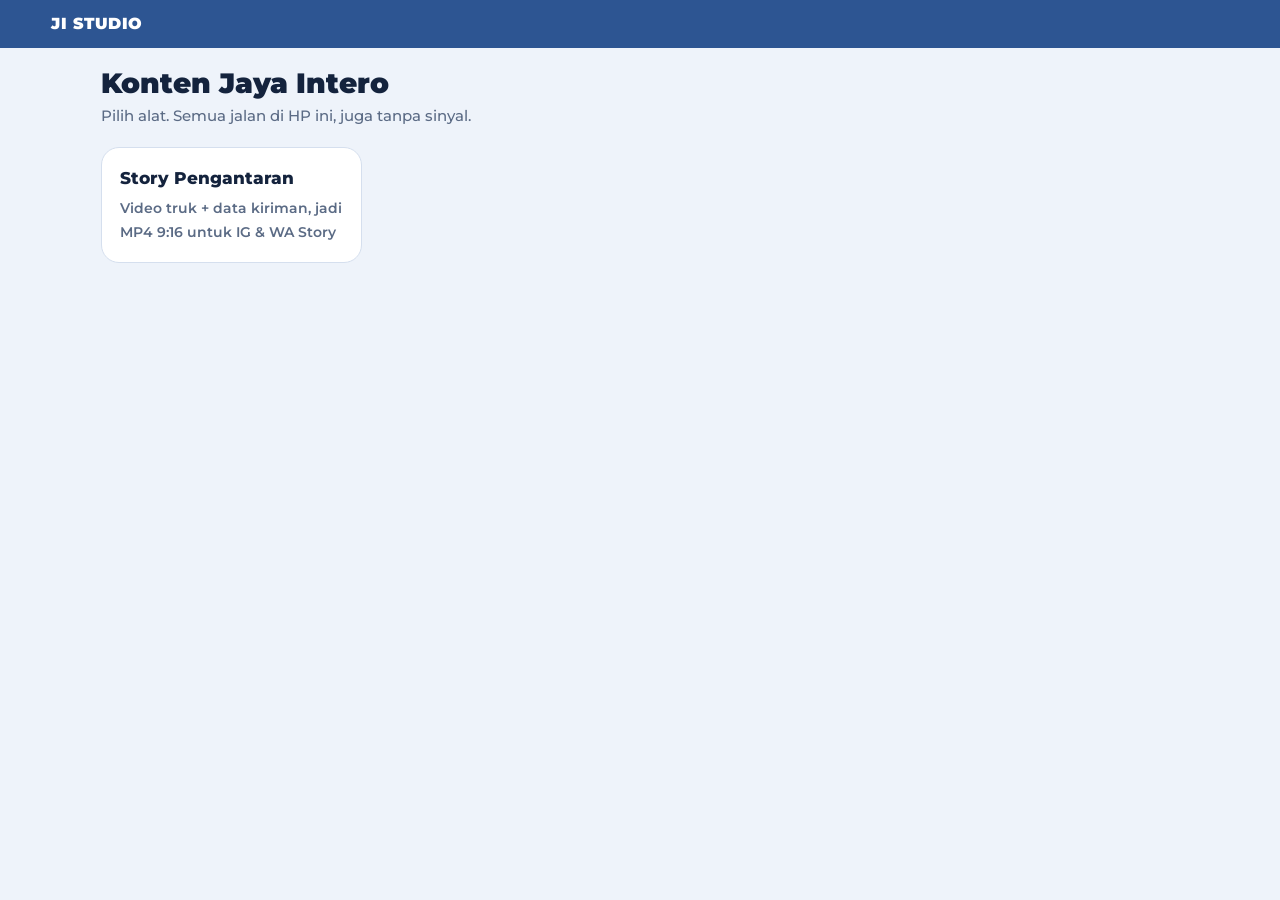
==== public/index.html @ 8e4c7679 "JI Studio v1: PWA modular + modul Story Pengantaran PWA statis tanpa framework/dependensi untuk Host" ====
<!DOCTYPE html>
<html lang="id">
<head>
<meta charset="utf-8">
<meta name="viewport" content="width=device-width, initial-scale=1, viewport-fit=cover">
<meta http-equiv="Content-Security-Policy" content="default-src 'self'; script-src 'self'; style-src 'self'; img-src 'self' blob:; media-src 'self' blob:; font-src 'self'; connect-src 'self'; worker-src 'self'; manifest-src 'self'; object-src 'none'; base-uri 'none'; form-action 'none'; require-trusted-types-for 'script'; trusted-types ji">
<meta name="referrer" content="no-referrer">
<title>JI Studio</title>
<meta name="description" content="Alat konten media sosial Jaya Intero">
<link rel="manifest" href="manifest.webmanifest">
<meta name="theme-color" content="#2d5592">
<meta name="apple-mobile-web-app-capable" content="yes">
<meta name="mobile-web-app-capable" content="yes">
<meta name="apple-mobile-web-app-status-bar-style" content="black-translucent">
<meta name="apple-mobile-web-app-title" content="JI Studio">
<link rel="apple-touch-icon" href="img/icon-180.png">
<link rel="icon" href="img/icon-192.png" type="image/png">
<link rel="stylesheet" href="core/app.css">
<script type="module" src="core/boot.js"></script>
<script type="module" src="core/shell.js"></script>
</head>
<body>
<header class="top"><b>JI STUDIO</b></header>
<main class="wrap">
  <h1>Konten Jaya Intero</h1>
  <p class="sub">Pilih alat. Semua jalan di HP ini, juga tanpa sinyal.</p>
  <nav class="mods" id="mods" aria-label="Modul"></nav>
  <p class="hint" id="iosHint" hidden>Pasang di iPhone: buka di Safari, tekan tombol Bagikan, lalu pilih "Tambah ke Layar Utama".</p>
</main>
</body>
</html>
---- public/core/app.css ----
/* JI Studio — gaya bersama semua modul. Montserrat saja, warna Jaya Intero. */
@font-face{font-family:Montserrat;src:url(../fonts/montserrat.woff2) format("woff2");font-weight:500 900;font-style:normal;font-display:swap}
:root{color-scheme:light dark;--bg:#eef3fa;--panel:#fff;--ink:#14233d;--mute:#5b6b85;--line:#d5dfee;--pri:#4070b3;--dk:#2d5592;--yl:#f4ca45;--err:#c43c3c}
@media(prefers-color-scheme:dark){:root{--bg:#131c2b;--panel:#1b2740;--ink:#e9eff8;--mute:#9fb0cc;--line:#2c3c5c;--err:#ff8a8a}}
*{box-sizing:border-box;min-width:0}
body{margin:0;background:var(--bg);color:var(--ink);font:16px/1.5 Montserrat,system-ui,sans-serif;overflow-x:clip;-webkit-text-size-adjust:100%}
h1{font-size:28px;line-height:1.1;font-weight:900;margin:0 0 6px;text-wrap:balance}
.sub{color:var(--mute);margin:0 0 20px;font-size:15px}
.top{display:flex;align-items:center;gap:12px;padding:calc(env(safe-area-inset-top) + 12px) max(4vw,16px) 12px;background:var(--dk);color:#fff}
.top a{color:#fff;text-decoration:none;font-weight:800;font-size:15px;display:inline-flex;align-items:center;min-height:44px}
.top b{font-weight:900;font-size:16px;letter-spacing:.5px}
.wrap{max-width:1180px;margin:0 auto;padding:20px max(4vw,16px) calc(env(safe-area-inset-bottom) + 28px)}
.card{background:var(--panel);border:1px solid var(--line);border-radius:18px;padding:18px;margin-bottom:14px}
.card h2{font-size:16px;font-weight:800;margin:0 0 12px}
label{display:block;font-size:14px;font-weight:700;margin:12px 0 6px}
input[type=text],select{width:100%;font:600 16px Montserrat,sans-serif;padding:11px 13px;border-radius:12px;border:1.5px solid var(--line);background:transparent;color:var(--ink);min-height:46px}
select option{background:var(--panel);color:var(--ink)}
input:focus-visible,select:focus-visible,button:focus-visible,a:focus-visible,.drop:focus-within{outline:3px solid var(--yl);outline-offset:2px}
.drop{position:relative;display:flex;align-items:center;gap:12px;border:2px dashed var(--line);border-radius:14px;padding:14px;cursor:pointer;min-height:64px;margin:0}
.drop+.drop{margin-top:10px}
.drop.on{border-color:var(--pri)}
.drop input{position:absolute;opacity:0;width:1px;height:1px}
.drop b{display:block;font-size:15px;overflow-wrap:anywhere}.drop small{color:var(--mute);font-size:13px;display:block;overflow-wrap:anywhere;font-weight:600}
.ico{flex:none;width:40px;height:40px;border-radius:10px;background:var(--pri);display:grid;place-items:center}
.ico.dk{background:var(--dk)}
.row{display:flex;gap:10px;flex-wrap:wrap}
.chk{display:flex;align-items:center;gap:10px;font-weight:600;font-size:14px;margin:4px 0 0;cursor:pointer;min-height:44px}
.chk input{width:20px;height:20px;accent-color:var(--pri);flex:none}
button{font:800 15px Montserrat,sans-serif;border-radius:12px;min-height:46px;padding:0 18px;cursor:pointer;border:1.5px solid var(--line);background:transparent;color:var(--ink)}
button.main{background:var(--pri);border-color:var(--pri);color:#fff;flex:1}
button.full{width:100%;margin-top:10px}
button:disabled{opacity:.45;cursor:not-allowed}
.bar{height:10px;border-radius:6px;background:var(--line);overflow:hidden;margin-top:14px}
.bar i{display:block;height:100%;width:0;background:var(--pri)}
.msg{font-size:14px;color:var(--mute);margin:10px 0 0;min-height:1.5em;font-weight:600}
.msg.err{color:var(--err)}
.hint{font-size:13px;color:var(--mute);margin:8px 0 0}
[hidden]{display:none!important}

/* Peluncur modul */
.mods{display:grid;gap:12px;grid-template-columns:repeat(auto-fill,minmax(240px,1fr))}
.mod{display:block;text-decoration:none;color:inherit;background:var(--panel);border:1px solid var(--line);border-radius:18px;padding:18px;min-height:44px}
.mod b{display:block;font-size:17px;font-weight:800;margin-bottom:4px}
.mod span{color:var(--mute);font-size:14px;font-weight:600}
.mod:hover{border-color:var(--pri)}

/* Pemberitahuan versi baru */
.toast{position:fixed;left:50%;transform:translateX(-50%);bottom:calc(env(safe-area-inset-bottom) + 16px);z-index:9;display:flex;gap:12px;align-items:center;background:var(--dk);color:#fff;padding:10px 10px 10px 16px;border-radius:14px;font-weight:700;font-size:14px;width:max-content;max-width:calc(100% - 32px);box-shadow:0 10px 30px -10px rgba(0,0,0,.5)}
.toast button{background:var(--yl);border-color:var(--yl);color:#14233d;min-height:40px}
@media(prefers-reduced-motion:reduce){*{transition:none!important;animation:none!important}}
/* Elemen kerja yang harus "terlihat" oleh browser tapi tidak oleh pengguna */
.rec-canvas,.src-video{position:fixed;left:0;top:0;width:2px;height:2px;opacity:.01;pointer-events:none}
/* Tata letak editor video: form kiri, ponsel kanan; menumpuk di layar sempit */
.split{display:grid;grid-template-columns:minmax(0,420px) minmax(0,1fr);gap:28px}
.stage{position:sticky;top:20px;align-self:start;display:flex;flex-direction:column;align-items:center;gap:12px}
.phone{width:min(100%,calc((100vh - 140px) * .5625),420px);aspect-ratio:9/16;border-radius:28px;overflow:hidden;background:#0d1626;box-shadow:0 24px 60px -20px rgba(20,40,80,.5);border:6px solid #0d1626}
.phone canvas{width:100%;height:100%;display:block}
.note{font-size:13px;color:var(--mute);text-align:center;max-width:420px;font-weight:600}
@media(max-width:800px){.split{grid-template-columns:minmax(0,1fr)}.stage{position:static;order:-1}.phone{width:min(100%,320px)}}
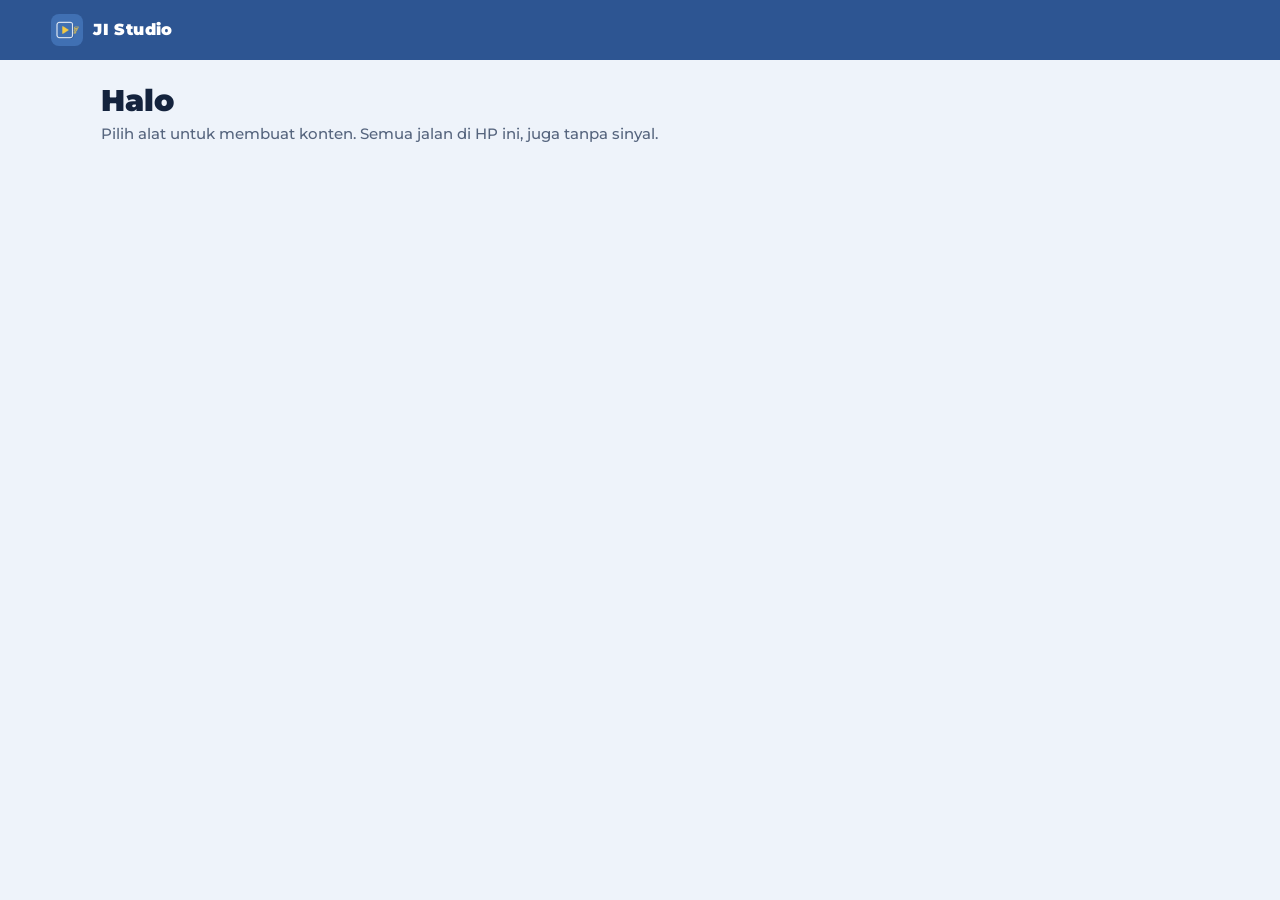
==== commit 684e1f0f: "Login username/password, lupa password via email, kelola pengguna, UI baru - API PHP tanpa library (" ====
--- a/public/index.html
+++ b/public/index.html
@@ -6,7 +6,6 @@
 <meta http-equiv="Content-Security-Policy" content="default-src 'self'; script-src 'self'; style-src 'self'; img-src 'self' blob:; media-src 'self' blob:; font-src 'self'; connect-src 'self'; worker-src 'self'; manifest-src 'self'; object-src 'none'; base-uri 'none'; form-action 'none'; require-trusted-types-for 'script'; trusted-types ji">
 <meta name="referrer" content="no-referrer">
 <title>JI Studio</title>
-<meta name="description" content="Alat konten media sosial Jaya Intero">
 <link rel="manifest" href="manifest.webmanifest">
 <meta name="theme-color" content="#2d5592">
 <meta name="apple-mobile-web-app-capable" content="yes">
@@ -15,16 +14,24 @@
 <meta name="apple-mobile-web-app-title" content="JI Studio">
 <link rel="apple-touch-icon" href="img/icon-180.png">
 <link rel="icon" href="img/icon-192.png" type="image/png">
+<link rel="preload" href="fonts/montserrat.woff2" as="font" type="font/woff2" crossorigin>
 <link rel="stylesheet" href="core/app.css">
 <script type="module" src="core/boot.js"></script>
 <script type="module" src="core/shell.js"></script>
 </head>
-<body>
-<header class="top"><b>JI STUDIO</b></header>
+<body class="gate">
+<header class="top">
+  <a class="brand" href="./"><img src="img/icon-192.png" alt="" width="32" height="32">JI Studio</a>
+  <div class="who" id="who"></div>
+</header>
 <main class="wrap">
-  <h1>Konten Jaya Intero</h1>
-  <p class="sub">Pilih alat. Semua jalan di HP ini, juga tanpa sinyal.</p>
-  <nav class="mods" id="mods" aria-label="Modul"></nav>
+  <h1 id="hello">Halo</h1>
+  <p class="sub">Pilih alat untuk membuat konten. Semua jalan di HP ini, juga tanpa sinyal.</p>
+  <nav class="mods" id="mods" aria-label="Alat konten"></nav>
+  <div id="adminBox" hidden>
+    <h2 class="section-title">Admin</h2>
+    <nav class="mods" id="adminMods" aria-label="Alat admin"></nav>
+  </div>
   <p class="hint" id="iosHint" hidden>Pasang di iPhone: buka di Safari, tekan tombol Bagikan, lalu pilih "Tambah ke Layar Utama".</p>
 </main>
 </body>
--- a/public/core/app.css
+++ b/public/core/app.css
@@ -1,59 +1,135 @@
-/* JI Studio — gaya bersama semua modul. Montserrat saja, warna Jaya Intero. */
+/* JI Studio — gaya bersama semua halaman. Montserrat saja, warna Jaya Intero. */
 @font-face{font-family:Montserrat;src:url(../fonts/montserrat.woff2) format("woff2");font-weight:500 900;font-style:normal;font-display:swap}
-:root{color-scheme:light dark;--bg:#eef3fa;--panel:#fff;--ink:#14233d;--mute:#5b6b85;--line:#d5dfee;--pri:#4070b3;--dk:#2d5592;--yl:#f4ca45;--err:#c43c3c}
-@media(prefers-color-scheme:dark){:root{--bg:#131c2b;--panel:#1b2740;--ink:#e9eff8;--mute:#9fb0cc;--line:#2c3c5c;--err:#ff8a8a}}
+:root{color-scheme:light dark;--bg:#eef3fa;--panel:#fff;--ink:#14233d;--mute:#56657e;--line:#d5dfee;--soft:#e4ecf7;--pri:#4070b3;--dk:#2d5592;--yl:#f4ca45;--err:#c43c3c;--r:16px}
+@media(prefers-color-scheme:dark){:root{--bg:#111a29;--panel:#1a2640;--ink:#e9eff8;--mute:#a3b3cd;--line:#2c3c5c;--soft:#223150;--err:#ff8a8a}}
 *{box-sizing:border-box;min-width:0}
-body{margin:0;background:var(--bg);color:var(--ink);font:16px/1.5 Montserrat,system-ui,sans-serif;overflow-x:clip;-webkit-text-size-adjust:100%}
-h1{font-size:28px;line-height:1.1;font-weight:900;margin:0 0 6px;text-wrap:balance}
-.sub{color:var(--mute);margin:0 0 20px;font-size:15px}
-.top{display:flex;align-items:center;gap:12px;padding:calc(env(safe-area-inset-top) + 12px) max(4vw,16px) 12px;background:var(--dk);color:#fff}
-.top a{color:#fff;text-decoration:none;font-weight:800;font-size:15px;display:inline-flex;align-items:center;min-height:44px}
-.top b{font-weight:900;font-size:16px;letter-spacing:.5px}
-.wrap{max-width:1180px;margin:0 auto;padding:20px max(4vw,16px) calc(env(safe-area-inset-bottom) + 28px)}
-.card{background:var(--panel);border:1px solid var(--line);border-radius:18px;padding:18px;margin-bottom:14px}
-.card h2{font-size:16px;font-weight:800;margin:0 0 12px}
-label{display:block;font-size:14px;font-weight:700;margin:12px 0 6px}
-input[type=text],select{width:100%;font:600 16px Montserrat,sans-serif;padding:11px 13px;border-radius:12px;border:1.5px solid var(--line);background:transparent;color:var(--ink);min-height:46px}
-select option{background:var(--panel);color:var(--ink)}
+html{-webkit-text-size-adjust:100%}
+body{margin:0;background:var(--bg);color:var(--ink);font:500 16px/1.5 Montserrat,system-ui,sans-serif;overflow-x:clip}
+body.gate:not(.ready) main{visibility:hidden}
+[hidden]{display:none!important}
+h1{font-size:clamp(24px,5vw,30px);line-height:1.1;font-weight:900;margin:0 0 6px;text-wrap:balance}
+.sub{color:var(--mute);margin:0 0 22px;font-size:15px}
+a{color:var(--pri);font-weight:700}
+
+/* Header */
+.top{position:sticky;top:0;z-index:5;display:flex;align-items:center;gap:12px;min-height:60px;padding:env(safe-area-inset-top) max(4vw,16px) 0;background:var(--dk);color:#fff}
+.brand{display:flex;align-items:center;gap:10px;color:#fff;text-decoration:none;font-weight:900;font-size:16px;letter-spacing:.4px;min-height:44px}
+.brand img{flex:none;width:32px;height:32px;border-radius:8px}
+.back{display:inline-flex;align-items:center;gap:6px;color:#fff;text-decoration:none;font-weight:800;font-size:15px;min-height:44px;padding-right:8px}
+.top-title{font-weight:800;font-size:15px;opacity:.85;white-space:nowrap;overflow:hidden;text-overflow:ellipsis}
+.who{margin-left:auto;display:flex;align-items:center;gap:10px}
+.avatar{flex:none;width:34px;height:34px;border-radius:50%;background:var(--yl);color:#14233d;display:grid;place-items:center;font-weight:900;font-size:15px}
+.who-name{font-weight:700;font-size:14px;max-width:16ch;white-space:nowrap;overflow:hidden;text-overflow:ellipsis}
+.badge{font-size:12px;font-weight:800;padding:3px 8px;border-radius:99px;background:rgba(255,255,255,.18)}
+.top .ghost{background:transparent;color:#fff;border-color:rgba(255,255,255,.5);min-height:38px;padding:0 14px;font-size:14px}
+@media(max-width:480px){.who-name{display:none}}
+
+.wrap{max-width:1180px;margin:0 auto;padding:24px max(4vw,16px) calc(env(safe-area-inset-bottom) + 32px)}
+
+/* Kartu & form */
+.card{background:var(--panel);border:1px solid var(--line);border-radius:var(--r);padding:20px;margin-bottom:14px}
+.card h2{display:flex;align-items:center;gap:10px;font-size:16px;font-weight:800;margin:0 0 14px}
+.step{flex:none;width:26px;height:26px;border-radius:50%;background:var(--pri);color:#fff;display:grid;place-items:center;font-size:13px;font-weight:900}
+label{display:block;font-size:14px;font-weight:700;margin:14px 0 6px}
+.card h2+label,.card h2+.field>label{margin-top:0}
+input[type=text],input[type=email],input[type=password],select{width:100%;font:600 16px Montserrat,sans-serif;padding:11px 14px;border-radius:12px;border:1.5px solid var(--line);background:var(--panel);color:var(--ink);min-height:48px}
+input::placeholder{color:var(--mute);font-weight:500}
+input:hover,select:hover{border-color:color-mix(in srgb,var(--pri) 45%,var(--line))}
+input:focus,select:focus{border-color:var(--pri);outline:none}
 input:focus-visible,select:focus-visible,button:focus-visible,a:focus-visible,.drop:focus-within{outline:3px solid var(--yl);outline-offset:2px}
-.drop{position:relative;display:flex;align-items:center;gap:12px;border:2px dashed var(--line);border-radius:14px;padding:14px;cursor:pointer;min-height:64px;margin:0}
+.pw{position:relative}
+.pw input{padding-right:84px}
+.pw button{position:absolute;right:6px;top:50%;transform:translateY(-50%);min-height:36px;padding:0 10px;font-size:13px;border:0;color:var(--pri);background:transparent}
+.hint{font-size:13px;color:var(--mute);margin:6px 0 0;font-weight:600}
+.chk{display:flex;align-items:center;gap:12px;font-weight:600;font-size:14px;margin:4px 0 0;cursor:pointer;min-height:44px}
+.chk input{width:20px;height:20px;accent-color:var(--pri);flex:none}
+
+/* Area unggah */
+.drop{position:relative;display:flex;align-items:center;gap:14px;border:2px dashed var(--line);border-radius:14px;padding:14px;cursor:pointer;min-height:68px;margin:0;transition:border-color .15s,background .15s}
 .drop+.drop{margin-top:10px}
-.drop.on{border-color:var(--pri)}
+.drop:hover,.drop.on{border-color:var(--pri);background:color-mix(in srgb,var(--pri) 6%,transparent)}
+.drop.done{border-style:solid;border-color:var(--pri)}
 .drop input{position:absolute;opacity:0;width:1px;height:1px}
 .drop b{display:block;font-size:15px;overflow-wrap:anywhere}.drop small{color:var(--mute);font-size:13px;display:block;overflow-wrap:anywhere;font-weight:600}
-.ico{flex:none;width:40px;height:40px;border-radius:10px;background:var(--pri);display:grid;place-items:center}
+.ico{flex:none;width:42px;height:42px;border-radius:11px;background:var(--pri);display:grid;place-items:center}
 .ico.dk{background:var(--dk)}
+
+/* Tombol */
 .row{display:flex;gap:10px;flex-wrap:wrap}
-.chk{display:flex;align-items:center;gap:10px;font-weight:600;font-size:14px;margin:4px 0 0;cursor:pointer;min-height:44px}
-.chk input{width:20px;height:20px;accent-color:var(--pri);flex:none}
-button{font:800 15px Montserrat,sans-serif;border-radius:12px;min-height:46px;padding:0 18px;cursor:pointer;border:1.5px solid var(--line);background:transparent;color:var(--ink)}
+button{font:800 15px Montserrat,sans-serif;border-radius:12px;min-height:48px;padding:0 18px;cursor:pointer;border:1.5px solid var(--line);background:var(--panel);color:var(--ink);transition:filter .15s,background .15s}
+button:hover:not(:disabled){filter:brightness(.97)}
 button.main{background:var(--pri);border-color:var(--pri);color:#fff;flex:1}
+button.main:hover:not(:disabled){background:var(--dk);border-color:var(--dk);filter:none}
 button.full{width:100%;margin-top:10px}
-button:disabled{opacity:.45;cursor:not-allowed}
-.bar{height:10px;border-radius:6px;background:var(--line);overflow:hidden;margin-top:14px}
-.bar i{display:block;height:100%;width:0;background:var(--pri)}
+button.link{border:0;background:none;color:var(--pri);padding:0 4px;min-height:44px;font-weight:700}
+button.danger{color:var(--err)}
+button:disabled{opacity:.5;cursor:not-allowed}
+button.busy{position:relative;color:transparent!important}
+button.busy::after{content:"";position:absolute;inset:0;margin:auto;width:18px;height:18px;border-radius:50%;border:2.5px solid #fff;border-right-color:transparent;animation:spin .7s linear infinite}
+@keyframes spin{to{transform:rotate(360deg)}}
+
+/* Progres & pesan */
+.prog{display:flex;align-items:center;gap:10px;margin-top:14px}
+.bar{flex:1;height:10px;border-radius:6px;background:var(--soft);overflow:hidden}
+.bar i{display:block;height:100%;width:0;background:var(--pri);transition:width .2s}
+.pct{font-size:13px;font-weight:800;color:var(--mute);min-width:4ch;text-align:right}
 .msg{font-size:14px;color:var(--mute);margin:10px 0 0;min-height:1.5em;font-weight:600}
 .msg.err{color:var(--err)}
-.hint{font-size:13px;color:var(--mute);margin:8px 0 0}
-[hidden]{display:none!important}
+.msg.ok{color:var(--pri)}
 
-/* Peluncur modul */
-.mods{display:grid;gap:12px;grid-template-columns:repeat(auto-fill,minmax(240px,1fr))}
-.mod{display:block;text-decoration:none;color:inherit;background:var(--panel);border:1px solid var(--line);border-radius:18px;padding:18px;min-height:44px}
-.mod b{display:block;font-size:17px;font-weight:800;margin-bottom:4px}
-.mod span{color:var(--mute);font-size:14px;font-weight:600}
+/* Beranda: modul */
+.mods{display:grid;gap:14px;grid-template-columns:repeat(auto-fill,minmax(min(100%,300px),1fr))}
+.mod{display:flex;align-items:center;gap:16px;text-decoration:none;color:inherit;background:var(--panel);border:1px solid var(--line);border-radius:var(--r);padding:18px;min-height:96px;transition:border-color .15s,transform .15s}
 .mod:hover{border-color:var(--pri)}
+.mod:active{transform:scale(.99)}
+.mod .ico{width:52px;height:52px;border-radius:14px}
+.mod-txt{flex:1}
+.mod-txt b{display:block;font-size:17px;font-weight:800;margin-bottom:2px;color:var(--ink)}
+.mod-txt>span{color:var(--mute);font-size:14px;font-weight:600;display:block}
+.mod .ico{color:#fff}
+.mod .chev{flex:none;color:var(--mute)}
+.section-title{font-size:13px;font-weight:800;letter-spacing:1px;text-transform:uppercase;color:var(--mute);margin:28px 0 10px}
+
+/* Halaman masuk */
+.auth-body{background:var(--dk);min-height:100dvh;display:grid;place-items:center;padding:calc(env(safe-area-inset-top) + 24px) 16px calc(env(safe-area-inset-bottom) + 24px)}
+.auth{width:100%;max-width:400px}
+.auth .card{padding:28px 24px;margin:0;box-shadow:0 24px 60px -24px rgba(0,0,0,.5)}
+.auth-head{display:flex;flex-direction:column;align-items:center;text-align:center;margin-bottom:18px}
+.auth-head img{width:56px;height:56px;border-radius:14px;margin-bottom:14px}
+.auth-head h1{font-size:24px}
+.auth-head p{margin:0;color:var(--mute);font-size:14px;font-weight:600}
+.auth .main{width:100%;margin-top:18px}
+.auth-alt{display:flex;justify-content:center;margin-top:8px}
+.auth-foot{color:rgba(255,255,255,.75);text-align:center;font-size:13px;font-weight:600;margin-top:16px}
+
+/* Daftar pengguna */
+.ulist{list-style:none;margin:0;padding:0}
+.ulist li{display:flex;align-items:center;gap:12px;padding:14px 0;border-top:1px solid var(--line);flex-wrap:wrap}
+.ulist li:first-child{border-top:0}
+.ulist .avatar{background:var(--soft);color:var(--ink)}
+.ulist .u-txt{flex:1;min-width:160px}
+.ulist b{display:block;font-size:15px}
+.ulist small{display:block;color:var(--mute);font-size:13px;font-weight:600;overflow-wrap:anywhere}
+.ulist .u-act{display:flex;gap:6px;flex-wrap:wrap}
+.ulist .u-act button{min-height:38px;padding:0 12px;font-size:13px}
+.tag{display:inline-block;font-size:11px;font-weight:800;letter-spacing:.5px;padding:2px 8px;border-radius:99px;background:var(--soft);color:var(--ink);margin-left:6px;vertical-align:2px}
+.tag.yl{background:var(--yl);color:#14233d}
+.off{opacity:.55}
+.grid2{display:grid;grid-template-columns:1fr 1fr;gap:0 12px}
+@media(max-width:560px){.grid2{grid-template-columns:1fr}}
+
+/* Editor video: form kiri, ponsel kanan; menumpuk di layar sempit */
+.split{display:grid;grid-template-columns:minmax(0,440px) minmax(0,1fr);gap:32px}
+.stage{position:sticky;top:84px;align-self:start;display:flex;flex-direction:column;align-items:center;gap:12px}
+.phone{width:min(100%,calc((100vh - 180px) * .5625),400px);aspect-ratio:9/16;border-radius:30px;overflow:hidden;background:#0d1626;box-shadow:0 24px 60px -20px rgba(20,40,80,.5);border:7px solid #0d1626}
+.phone canvas{width:100%;height:100%;display:block}
+.note{font-size:13px;color:var(--mute);text-align:center;max-width:400px;font-weight:600;margin:0}
+@media(max-width:820px){.split{grid-template-columns:minmax(0,1fr);gap:20px}.stage{position:static;order:-1}.phone{width:min(100%,300px)}}
 
 /* Pemberitahuan versi baru */
 .toast{position:fixed;left:50%;transform:translateX(-50%);bottom:calc(env(safe-area-inset-bottom) + 16px);z-index:9;display:flex;gap:12px;align-items:center;background:var(--dk);color:#fff;padding:10px 10px 10px 16px;border-radius:14px;font-weight:700;font-size:14px;width:max-content;max-width:calc(100% - 32px);box-shadow:0 10px 30px -10px rgba(0,0,0,.5)}
 .toast button{background:var(--yl);border-color:var(--yl);color:#14233d;min-height:40px}
-@media(prefers-reduced-motion:reduce){*{transition:none!important;animation:none!important}}
+
 /* Elemen kerja yang harus "terlihat" oleh browser tapi tidak oleh pengguna */
 .rec-canvas,.src-video{position:fixed;left:0;top:0;width:2px;height:2px;opacity:.01;pointer-events:none}
-/* Tata letak editor video: form kiri, ponsel kanan; menumpuk di layar sempit */
-.split{display:grid;grid-template-columns:minmax(0,420px) minmax(0,1fr);gap:28px}
-.stage{position:sticky;top:20px;align-self:start;display:flex;flex-direction:column;align-items:center;gap:12px}
-.phone{width:min(100%,calc((100vh - 140px) * .5625),420px);aspect-ratio:9/16;border-radius:28px;overflow:hidden;background:#0d1626;box-shadow:0 24px 60px -20px rgba(20,40,80,.5);border:6px solid #0d1626}
-.phone canvas{width:100%;height:100%;display:block}
-.note{font-size:13px;color:var(--mute);text-align:center;max-width:420px;font-weight:600}
-@media(max-width:800px){.split{grid-template-columns:minmax(0,1fr)}.stage{position:static;order:-1}.phone{width:min(100%,320px)}}
+@media(prefers-reduced-motion:reduce){*{transition:none!important;animation:none!important}}
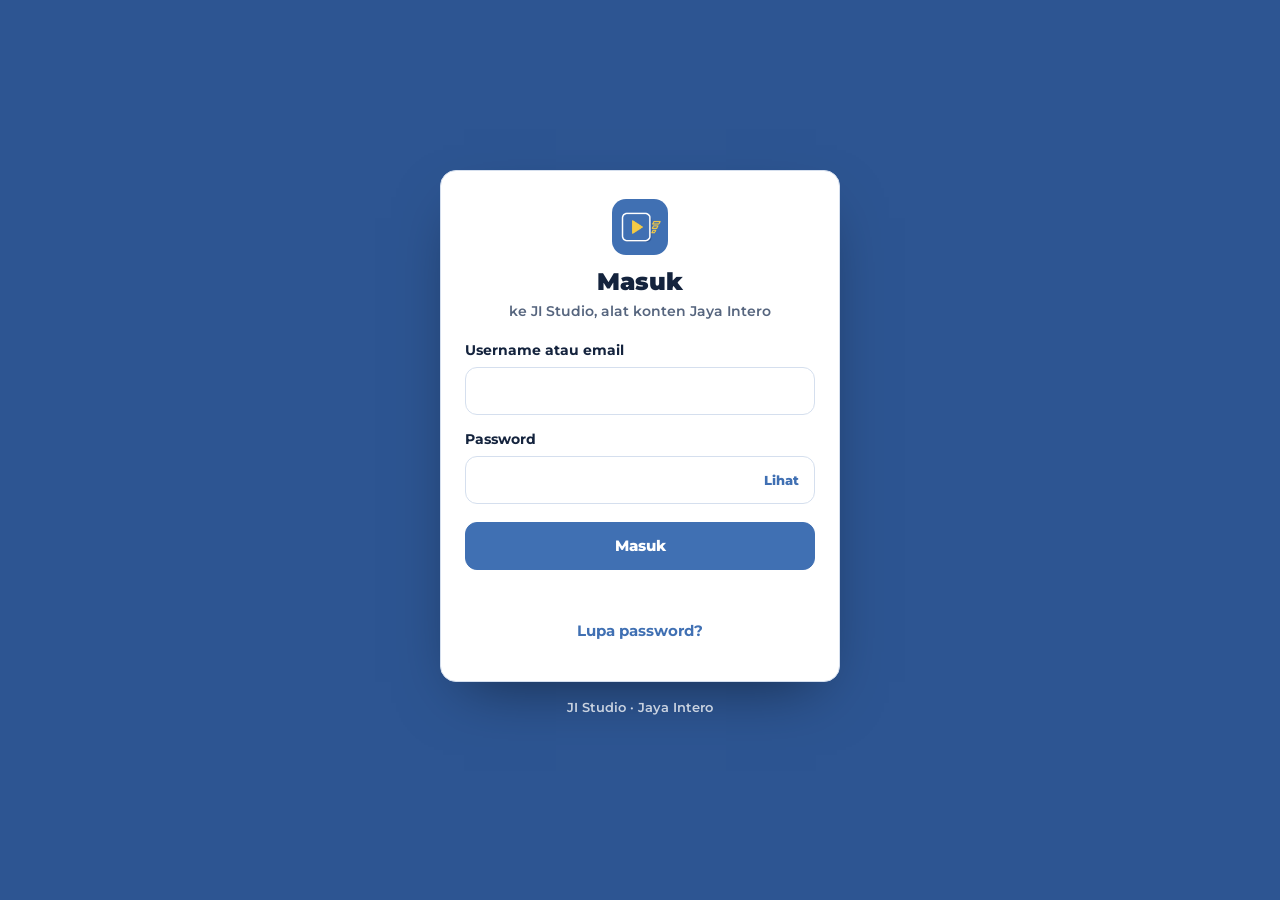
==== commit 26b4ea62: "Petunjuk pasang aplikasi di iPhone dan tombol pasang di Android - Kartu petunjuk "Tambah ke Layar Ut" ====
--- a/public/index.html
+++ b/public/index.html
@@ -18,6 +18,7 @@
 <link rel="stylesheet" href="core/app.css">
 <script type="module" src="core/boot.js"></script>
 <script type="module" src="core/shell.js"></script>
+<script type="module" src="core/install.js"></script>
 </head>
 <body class="gate">
 <header class="top">
@@ -25,6 +26,7 @@
   <div class="who" id="who"></div>
 </header>
 <main class="wrap">
+  <section class="install card" id="install" hidden></section>
   <h1 id="hello">Halo</h1>
   <p class="sub">Pilih alat untuk membuat konten. Semua jalan di HP ini, juga tanpa sinyal.</p>
   <nav class="mods" id="mods" aria-label="Alat konten"></nav>
@@ -32,7 +34,6 @@
     <h2 class="section-title">Admin</h2>
     <nav class="mods" id="adminMods" aria-label="Alat admin"></nav>
   </div>
-  <p class="hint" id="iosHint" hidden>Pasang di iPhone: buka di Safari, tekan tombol Bagikan, lalu pilih "Tambah ke Layar Utama".</p>
 </main>
 </body>
 </html>
--- a/public/core/app.css
+++ b/public/core/app.css
@@ -133,3 +133,12 @@
 /* Elemen kerja yang harus "terlihat" oleh browser tapi tidak oleh pengguna */
 .rec-canvas,.src-video{position:fixed;left:0;top:0;width:2px;height:2px;opacity:.01;pointer-events:none}
 @media(prefers-reduced-motion:reduce){*{transition:none!important;animation:none!important}}
+
+/* Kartu petunjuk pasang aplikasi */
+.install{border-color:var(--pri);border-width:2px}
+.install b{display:block;font-size:16px;font-weight:800}
+.install ol{margin:8px 0 4px;padding-left:20px;font-size:14px;font-weight:600;color:var(--mute)}
+.install li{margin:4px 0}
+.install .row{align-items:center}
+.install .main{flex:0 0 auto}
+.auth .install{margin-top:14px}
